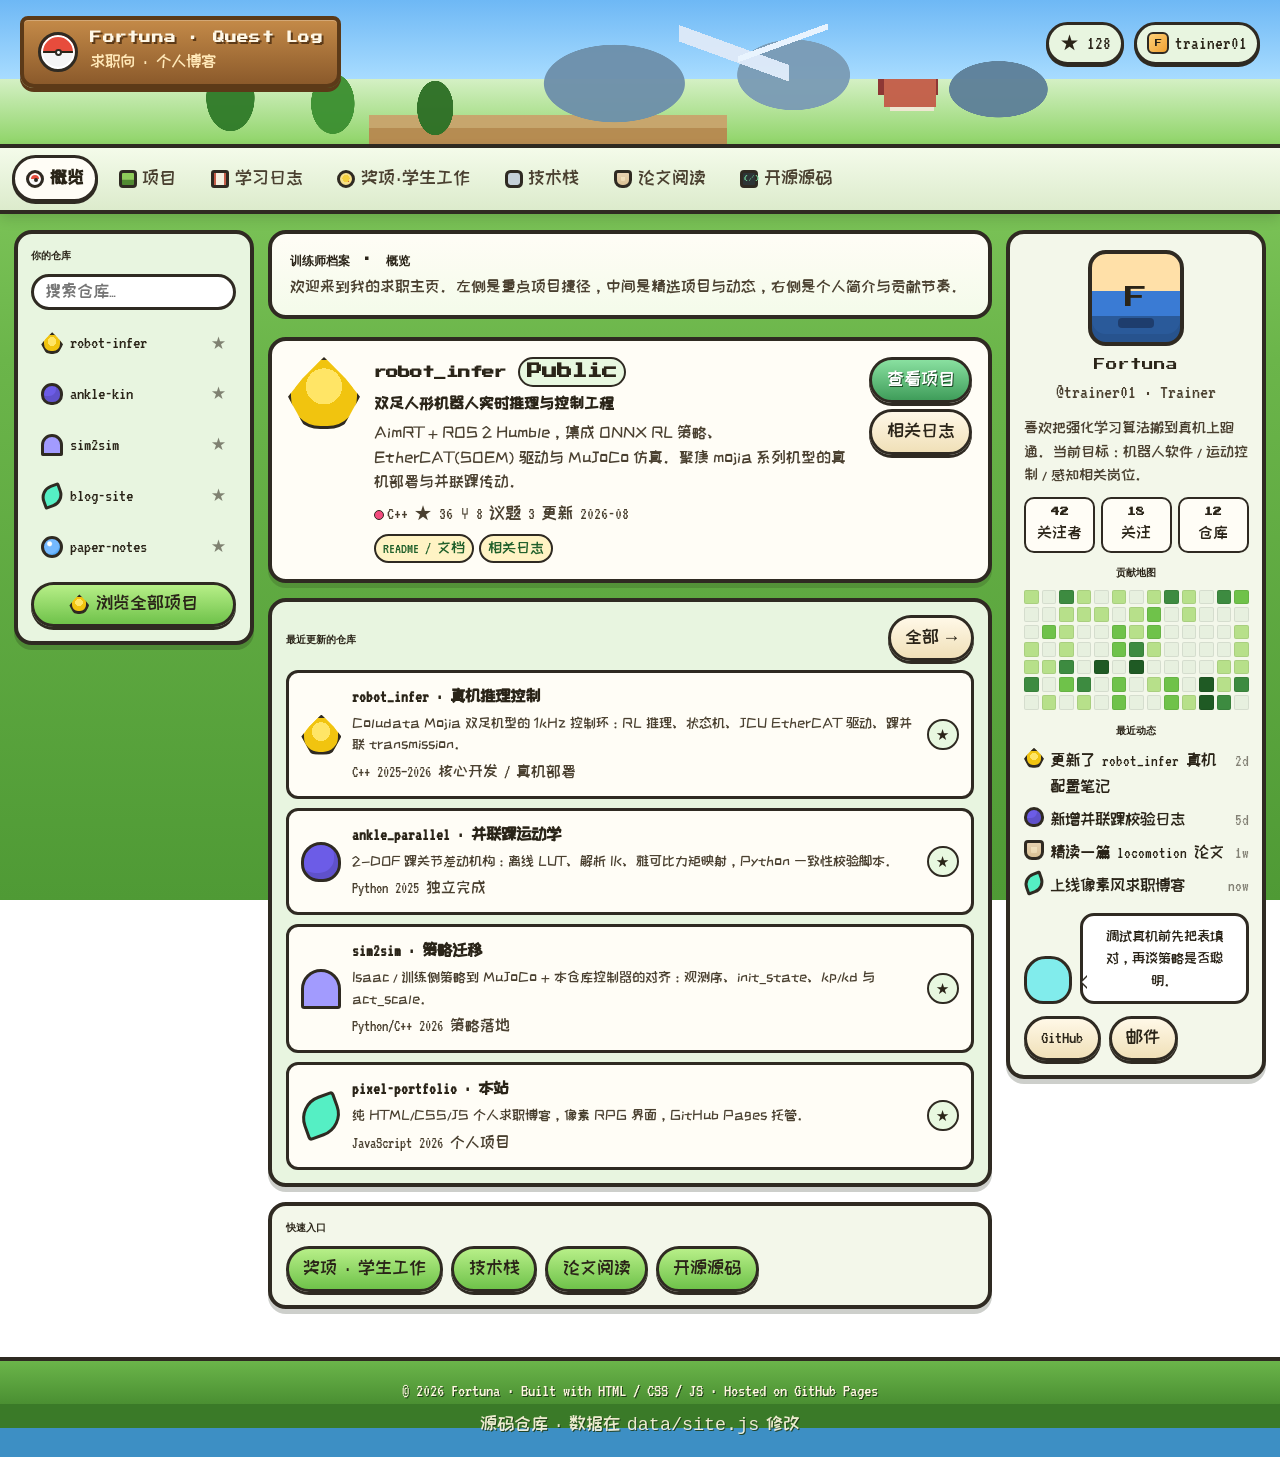
==== index.html @ ab5355cd "feat: 求职向像素 RPG 风个人博客静态站 包含项目展示、学习日志、奖项与学生工作、技术栈、论文阅读、开源源码区； 内容由 data/site.js 配置，Pages 可直接部署。" ====
<!DOCTYPE html>
<html lang="zh-CN">
<head>
  <meta charset="UTF-8" />
  <meta name="viewport" content="width=device-width, initial-scale=1" />
  <meta name="description" content="Fortuna 求职向个人博客 · 项目 / 日志 / 技术栈 / 论文 / 开源" />
  <title>概览</title>
  <link rel="preconnect" href="https://fonts.googleapis.com" />
  <link rel="preconnect" href="https://fonts.gstatic.com" crossorigin />
  <link href="https://fonts.googleapis.com/css2?family=Press+Start+2P&family=VT323&family=ZCOOL+KuaiLe&display=swap" rel="stylesheet" />
  <link rel="stylesheet" href="css/style.css" />
</head>
<body data-title="概览" data-page="home">
  <header class="site-banner" id="site-banner"></header>
  <nav class="site-nav" id="site-nav" aria-label="主导航"></nav>

  <div class="page-shell">
    <aside id="side-left"></aside>
    <main class="main-col" id="main-content"></main>
    <aside id="side-right"></aside>
  </div>

  <footer class="site-footer" id="site-footer"></footer>

  <script src="data/site.js"></script>
  <script src="js/app.js"></script>
</body>
</html>
---- css/style.css ----
/* =========================================================
   Pixel Field Portfolio —— 像素 RPG 风求职站
   视觉参考：草地面板 / 木牌 Logo / 三栏菜单，无第三方 IP 素材
   ========================================================= */

:root {
  --sky-top: #7ec8ff;
  --sky-mid: #a8dcff;
  --sky-bot: #cfeefe;
  --grass: #5dae3a;
  --grass-dark: #3f8a28;
  --path: #c9a46c;
  --wood: #8b5a2b;
  --wood-dark: #5c3a18;
  --panel: #e8f5e0;
  --panel-2: #f3f7ea;
  --panel-deep: #d4ebc8;
  --ink: #2a2418;
  --ink-soft: #4a4030;
  --border: #2f2a22;
  --accent: #3d8b40;
  --accent-2: #f0c94a;
  --card: #fffdf6;
  --chip: #fff3c4;
  --danger: #c44;
  --shadow: rgba(30, 40, 20, 0.18);
  --radius: 18px;
  --radius-sm: 12px;
  --nav-h: 48px;
  --banner-h: 148px;
  --font-pixel: "Press Start 2P", "Courier New", monospace;
  --font-body: "ZCOOL KuaiLe", "Microsoft YaHei", system-ui, sans-serif;
  --font-ui: "VT323", "ZCOOL KuaiLe", monospace;
}

* {
  box-sizing: border-box;
  image-rendering: pixelated;
}

html {
  scroll-behavior: smooth;
}

body {
  margin: 0;
  min-height: 100vh;
  color: var(--ink);
  font-family: var(--font-body);
  background:
    linear-gradient(180deg, var(--sky-top) 0 120px, transparent 120px),
    linear-gradient(180deg, #8fd468 0%, #6bb54a 40%, #4f9a35 100%);
  background-attachment: fixed;
  line-height: 1.55;
}

a {
  color: #1f5f2a;
  text-decoration: none;
}
a:hover {
  text-decoration: underline;
}

button,
.btn {
  font-family: var(--font-ui);
  font-size: 1.15rem;
  cursor: pointer;
  border: 3px solid var(--border);
  border-radius: 999px;
  background: linear-gradient(180deg, #b7ef88, #6fc24a);
  color: var(--ink);
  padding: 0.35rem 0.9rem;
  box-shadow: 0 3px 0 var(--border);
  transition: transform 0.08s ease, box-shadow 0.08s ease;
}
button:hover,
.btn:hover {
  transform: translateY(-1px);
  box-shadow: 0 4px 0 var(--border);
}
button:active,
.btn:active {
  transform: translateY(2px);
  box-shadow: 0 1px 0 var(--border);
}
.btn-ghost {
  background: linear-gradient(180deg, #fff8e7, #f0e0b8);
}
.btn-code {
  background: linear-gradient(180deg, #89e0a0, #3f9d5a);
  color: #fff;
  text-shadow: 1px 1px 0 #1f4d2a;
}

/* ---------- 顶栏风景 ---------- */
.site-banner {
  position: relative;
  height: var(--banner-h);
  overflow: hidden;
  border-bottom: 4px solid var(--border);
  background:
    linear-gradient(180deg, #6eb8f5 0%, #a8dcff 55%, #d4f0c4 55%, #8fd468 100%);
}

.site-banner::before {
  /* 远山 + 路径 用分层色块模拟像素风景 */
  content: "";
  position: absolute;
  inset: 0;
  background:
    /* 雪峰 */
    linear-gradient(160deg, transparent 42%, #eef6ff 42% 48%, transparent 48%) 62% 18% / 90px 70px no-repeat,
    linear-gradient(200deg, transparent 40%, #dfeaf8 40% 55%, transparent 55%) 58% 28% / 110px 70px no-repeat,
    /* 远山体 */
    radial-gradient(ellipse 80px 50px at 62% 52%, #7a9bb5 0 70%, transparent 71%),
    radial-gradient(ellipse 100px 55px at 48% 58%, #6d8faa 0 70%, transparent 71%),
    radial-gradient(ellipse 70px 40px at 78% 62%, #5d7f98 0 70%, transparent 71%),
    /* 树林块 */
    radial-gradient(ellipse 40px 55px at 18% 68%, #2f7a28 0 60%, transparent 61%),
    radial-gradient(ellipse 36px 50px at 26% 72%, #3b8f30 0 60%, transparent 61%),
    radial-gradient(ellipse 30px 45px at 34% 75%, #2c6e24 0 60%, transparent 61%),
    /* 小屋 */
    linear-gradient(#c45c48, #c45c48) 72% 68% / 52px 28px no-repeat,
    linear-gradient(#f2e8d5, #f2e8d5) 72% 74% / 44px 18px no-repeat,
    linear-gradient(#8b2e2e, #8b2e2e) 72% 62% / 60px 16px no-repeat,
    /* 路径 */
    linear-gradient(180deg, transparent 60%, var(--path) 60% 78%, #b88850 78%) 40% 100% / 28% 50% no-repeat;
  opacity: 0.95;
  pointer-events: none;
}

.banner-inner {
  position: relative;
  z-index: 1;
  max-width: 1280px;
  margin: 0 auto;
  padding: 1rem 1.25rem;
  display: flex;
  align-items: flex-start;
  justify-content: space-between;
  gap: 1rem;
  height: 100%;
}

.logo-sign {
  display: flex;
  align-items: center;
  gap: 0.75rem;
  background: linear-gradient(180deg, #c48a48, var(--wood));
  border: 4px solid var(--wood-dark);
  border-radius: 8px 8px 14px 14px;
  padding: 0.55rem 0.9rem;
  box-shadow:
    0 4px 0 var(--wood-dark),
    inset 0 1px 0 rgba(255, 255, 255, 0.25);
  max-width: min(420px, 70vw);
}

.logo-sign .pixel-icon {
  width: 40px;
  height: 40px;
  flex-shrink: 0;
}

.logo-sign h1 {
  margin: 0;
  font-family: var(--font-pixel);
  font-size: 0.72rem;
  line-height: 1.45;
  color: #fff8e7;
  text-shadow: 2px 2px 0 var(--wood-dark);
  letter-spacing: 0.02em;
}

.logo-sign p {
  margin: 0.25rem 0 0;
  font-family: var(--font-ui);
  font-size: 1.05rem;
  color: #ffe8b8;
}

.banner-tools {
  display: flex;
  align-items: center;
  gap: 0.6rem;
  margin-top: 0.35rem;
}

.star-chip,
.user-chip {
  display: inline-flex;
  align-items: center;
  gap: 0.35rem;
  background: var(--panel);
  border: 3px solid var(--border);
  border-radius: 999px;
  padding: 0.25rem 0.65rem;
  font-family: var(--font-ui);
  font-size: 1.2rem;
  box-shadow: 0 2px 0 var(--border);
}

.user-chip .mini-avatar {
  width: 22px;
  height: 22px;
  border-radius: 6px;
  border: 2px solid var(--border);
  background: linear-gradient(135deg, #ffd27a, #f0a030);
  display: grid;
  place-items: center;
  font-family: var(--font-pixel);
  font-size: 0.45rem;
  color: var(--ink);
}

/* ---------- 主导航 ---------- */
.site-nav {
  position: sticky;
  top: 0;
  z-index: 50;
  background: linear-gradient(180deg, #f4fbea, #dcebcc);
  border-bottom: 4px solid var(--border);
  box-shadow: 0 4px 12px var(--shadow);
}

.site-nav-inner {
  max-width: 1280px;
  margin: 0 auto;
  padding: 0.45rem 0.75rem;
  display: flex;
  flex-wrap: wrap;
  gap: 0.4rem;
  align-items: center;
}

.nav-link {
  display: inline-flex;
  align-items: center;
  gap: 0.35rem;
  padding: 0.4rem 0.7rem;
  border: 3px solid transparent;
  border-radius: 999px;
  font-family: var(--font-ui);
  font-size: 1.15rem;
  color: var(--ink-soft);
  text-decoration: none;
  background: transparent;
}
.nav-link:hover {
  background: rgba(255, 255, 255, 0.55);
  text-decoration: none;
}
.nav-link.active {
  background: var(--card);
  border-color: var(--border);
  color: var(--ink);
  box-shadow: 0 2px 0 var(--border);
  font-weight: 700;
}
.nav-link .pixel-icon {
  width: 18px;
  height: 18px;
}

/* ---------- 主布局 ---------- */
.page-shell {
  max-width: 1280px;
  margin: 0 auto;
  padding: 1rem 0.85rem 2.5rem;
  display: grid;
  grid-template-columns: 240px minmax(0, 1fr) 260px;
  gap: 0.9rem;
  align-items: start;
}

.panel {
  background: var(--panel);
  border: 4px solid var(--border);
  border-radius: var(--radius);
  box-shadow: 0 5px 0 rgba(30, 40, 20, 0.22);
  padding: 0.85rem;
}

.panel-title {
  margin: 0 0 0.65rem;
  font-family: var(--font-pixel);
  font-size: 0.62rem;
  color: var(--ink);
  line-height: 1.6;
}

.panel.alt {
  background: var(--panel-2);
}

/* 左栏 */
.side-search {
  display: flex;
  gap: 0.35rem;
  margin-bottom: 0.65rem;
}
.side-search input {
  flex: 1;
  min-width: 0;
  border: 3px solid var(--border);
  border-radius: 999px;
  padding: 0.4rem 0.7rem;
  font-family: var(--font-ui);
  font-size: 1.1rem;
  background: #fff;
  color: var(--ink);
}
.side-search input:focus {
  outline: 2px solid var(--accent);
}

.repo-list {
  list-style: none;
  margin: 0;
  padding: 0;
  display: flex;
  flex-direction: column;
  gap: 0.35rem;
}
.repo-list a {
  display: flex;
  align-items: center;
  gap: 0.45rem;
  padding: 0.4rem 0.5rem;
  border-radius: 12px;
  border: 2px solid transparent;
  color: var(--ink);
  text-decoration: none;
  font-family: var(--font-ui);
  font-size: 1.15rem;
}
.repo-list a:hover {
  background: rgba(255, 255, 255, 0.65);
  border-color: var(--border);
}
.repo-list .pixel-icon {
  width: 22px;
  height: 22px;
}
.repo-list .star-mini {
  margin-left: auto;
  opacity: 0.55;
  font-size: 0.95rem;
}

.side-cta {
  width: 100%;
  margin-top: 0.75rem;
  display: flex;
  align-items: center;
  justify-content: center;
  gap: 0.4rem;
}

/* 右栏 profile */
.profile-card {
  text-align: center;
}
.avatar-xl {
  width: 96px;
  height: 96px;
  margin: 0.2rem auto 0.6rem;
  border: 4px solid var(--border);
  border-radius: 18px;
  background:
    linear-gradient(180deg, #ffe0a8 0 42%, #3a7bd4 42% 70%, #2a5a9a 70%),
    #f5c76a;
  display: grid;
  place-items: center;
  font-family: var(--font-pixel);
  font-size: 1.4rem;
  color: var(--ink);
  box-shadow: inset 0 -8px 0 rgba(0, 0, 0, 0.08);
  position: relative;
}
.avatar-xl::after {
  content: "";
  position: absolute;
  bottom: 14px;
  width: 36px;
  height: 10px;
  background: #1e3d6d;
  border-radius: 4px;
}
.profile-card .name {
  font-family: var(--font-pixel);
  font-size: 0.72rem;
  margin: 0;
}
.profile-card .handle {
  font-family: var(--font-ui);
  font-size: 1.25rem;
  color: var(--ink-soft);
  margin: 0.2rem 0 0.5rem;
}
.profile-card .bio {
  font-size: 0.95rem;
  text-align: left;
  margin: 0.5rem 0;
  color: var(--ink-soft);
}
.stat-row {
  display: grid;
  grid-template-columns: repeat(3, 1fr);
  gap: 0.35rem;
  margin: 0.65rem 0;
}
.stat-row div {
  background: var(--card);
  border: 2px solid var(--border);
  border-radius: 10px;
  padding: 0.35rem 0.2rem;
  font-family: var(--font-ui);
  font-size: 1rem;
}
.stat-row strong {
  display: block;
  font-family: var(--font-pixel);
  font-size: 0.55rem;
  margin-bottom: 0.15rem;
}

.heatmap {
  display: grid;
  grid-template-columns: repeat(13, 1fr);
  gap: 3px;
  margin: 0.5rem 0 0.75rem;
}
.heatmap i {
  display: block;
  aspect-ratio: 1;
  border-radius: 2px;
  border: 1px solid rgba(0, 0, 0, 0.08);
}
.heatmap i.l0 { background: #e7f0df; }
.heatmap i.l1 { background: #b7e08a; }
.heatmap i.l2 { background: #6fc24a; }
.heatmap i.l3 { background: #3d8b40; }
.heatmap i.l4 { background: #1f5a24; }

.activity {
  list-style: none;
  margin: 0;
  padding: 0;
  display: flex;
  flex-direction: column;
  gap: 0.45rem;
  font-family: var(--font-ui);
  font-size: 1.05rem;
  text-align: left;
}
.activity li {
  display: flex;
  gap: 0.4rem;
  align-items: flex-start;
}
.activity .time {
  margin-left: auto;
  opacity: 0.55;
  white-space: nowrap;
}

.speech {
  display: flex;
  gap: 0.5rem;
  align-items: flex-end;
  margin-top: 0.85rem;
}
.speech .mascot {
  width: 48px;
  height: 48px;
  flex-shrink: 0;
}
.speech .bubble {
  flex: 1;
  background: #fff;
  border: 3px solid var(--border);
  border-radius: 14px;
  padding: 0.55rem 0.7rem;
  font-size: 0.9rem;
  position: relative;
}
.speech .bubble::before {
  content: "";
  position: absolute;
  left: -10px;
  bottom: 12px;
  border: 7px solid transparent;
  border-right-color: var(--border);
}
.speech .bubble::after {
  content: "";
  position: absolute;
  left: -6px;
  bottom: 14px;
  border: 5px solid transparent;
  border-right-color: #fff;
}

/* 主内容 */
.main-col {
  min-width: 0;
  display: flex;
  flex-direction: column;
  gap: 0.9rem;
}

.hero-card {
  display: grid;
  grid-template-columns: auto 1fr auto;
  gap: 0.85rem;
  align-items: start;
  background: var(--card);
  border: 4px solid var(--border);
  border-radius: var(--radius);
  padding: 1rem;
  box-shadow: 0 5px 0 rgba(30, 40, 20, 0.18);
}
.hero-card .pixel-icon {
  width: 72px;
  height: 72px;
}
.hero-card h2 {
  margin: 0 0 0.25rem;
  font-family: var(--font-pixel);
  font-size: 0.78rem;
  line-height: 1.5;
}
.hero-meta {
  display: flex;
  flex-wrap: wrap;
  gap: 0.4rem;
  margin: 0.4rem 0;
  font-family: var(--font-ui);
  font-size: 1.1rem;
  color: var(--ink-soft);
}
.badge {
  display: inline-block;
  padding: 0.1rem 0.45rem;
  border: 2px solid var(--border);
  border-radius: 999px;
  background: #e8f8e0;
  font-size: 0.95rem;
}
.lang-dot {
  display: inline-block;
  width: 10px;
  height: 10px;
  border-radius: 50%;
  margin-right: 0.2rem;
  border: 1px solid var(--border);
  vertical-align: middle;
}
.hero-actions {
  display: flex;
  flex-direction: column;
  gap: 0.4rem;
  align-items: stretch;
}

.section-head {
  display: flex;
  align-items: center;
  justify-content: space-between;
  gap: 0.5rem;
  margin-bottom: 0.55rem;
}
.section-head h3 {
  margin: 0;
  font-family: var(--font-pixel);
  font-size: 0.62rem;
  line-height: 1.5;
}

.card-list {
  display: flex;
  flex-direction: column;
  gap: 0.55rem;
}

.item-card {
  display: grid;
  grid-template-columns: auto 1fr auto;
  gap: 0.65rem;
  align-items: center;
  background: var(--card);
  border: 3px solid var(--border);
  border-radius: var(--radius-sm);
  padding: 0.7rem 0.8rem;
  transition: transform 0.1s ease;
}
.item-card:hover {
  transform: translateY(-2px);
}
.item-card .pixel-icon {
  width: 40px;
  height: 40px;
}
.item-card h4 {
  margin: 0 0 0.15rem;
  font-size: 1.05rem;
  font-family: var(--font-ui);
}
.item-card p {
  margin: 0;
  font-size: 0.88rem;
  color: var(--ink-soft);
}
.item-card .meta {
  margin-top: 0.25rem;
  font-family: var(--font-ui);
  font-size: 1rem;
  color: var(--ink-soft);
  display: flex;
  flex-wrap: wrap;
  gap: 0.45rem;
}

.tags {
  display: flex;
  flex-wrap: wrap;
  gap: 0.3rem;
  margin-top: 0.35rem;
}
.tag {
  background: var(--chip);
  border: 2px solid var(--border);
  border-radius: 999px;
  padding: 0.05rem 0.45rem;
  font-family: var(--font-ui);
  font-size: 0.95rem;
}

/* 项目详情块 */
.project-block {
  scroll-margin-top: 80px;
  background: var(--card);
  border: 4px solid var(--border);
  border-radius: var(--radius);
  padding: 1rem 1.1rem;
}
.project-block h2 {
  margin: 0 0 0.35rem;
  font-family: var(--font-pixel);
  font-size: 0.7rem;
  line-height: 1.55;
  display: flex;
  align-items: center;
  gap: 0.5rem;
}
.project-block .pixel-icon {
  width: 32px;
  height: 32px;
}
.hl {
  margin: 0.5rem 0 0;
  padding-left: 1.1rem;
}
.hl li {
  margin: 0.25rem 0;
}

/* 技术栈 */
.stack-grid {
  display: grid;
  gap: 0.75rem;
}
.stack-group {
  background: var(--card);
  border: 3px solid var(--border);
  border-radius: var(--radius-sm);
  padding: 0.8rem;
}
.stack-group h4 {
  margin: 0 0 0.55rem;
  font-family: var(--font-pixel);
  font-size: 0.58rem;
}
.skill {
  display: grid;
  grid-template-columns: 120px 1fr auto;
  gap: 0.45rem;
  align-items: center;
  margin-bottom: 0.45rem;
  font-family: var(--font-ui);
  font-size: 1.1rem;
}
.skill .bar {
  height: 12px;
  background: #e7efdc;
  border: 2px solid var(--border);
  border-radius: 4px;
  overflow: hidden;
}
.skill .bar span {
  display: block;
  height: 100%;
  background: repeating-linear-gradient(
    90deg,
    #5dae3a 0 8px,
    #3d8b40 8px 10px
  );
}
.skill .note {
  grid-column: 1 / -1;
  font-size: 0.85rem;
  color: var(--ink-soft);
  margin: -0.15rem 0 0.25rem 0;
  font-family: var(--font-body);
}

/* 日志 / 论文 */
.filter-bar {
  display: flex;
  flex-wrap: wrap;
  gap: 0.4rem;
  margin-bottom: 0.75rem;
}
.chip-btn {
  background: var(--card);
  border: 2px solid var(--border);
  border-radius: 999px;
  padding: 0.25rem 0.7rem;
  font-family: var(--font-ui);
  font-size: 1.05rem;
  box-shadow: none;
}
.chip-btn.active {
  background: #b7ef88;
}

.log-card,
.paper-card {
  background: var(--card);
  border: 3px solid var(--border);
  border-radius: var(--radius-sm);
  padding: 0.85rem 1rem;
  margin-bottom: 0.65rem;
}
.log-card h4,
.paper-card h4 {
  margin: 0 0 0.25rem;
  font-size: 1.1rem;
}
.log-card .meta,
.paper-card .meta {
  font-family: var(--font-ui);
  font-size: 1.05rem;
  color: var(--ink-soft);
  margin-bottom: 0.4rem;
}
.stars-rating {
  letter-spacing: 0.08em;
  color: #d4a017;
  font-family: var(--font-ui);
}

/* 页脚草地 */
.site-footer {
  position: relative;
  margin-top: 0.5rem;
  border-top: 4px solid var(--border);
  background:
    linear-gradient(180deg, #6bb54a 0%, #4a8f32 45%, #3a7a28 45% 70%, #3d8fc4 70%);
  min-height: 90px;
  padding: 1rem;
  color: #fff8e0;
  text-align: center;
  font-family: var(--font-ui);
  font-size: 1.15rem;
  text-shadow: 1px 1px 0 #1f3d18;
}
.site-footer a {
  color: #fff8e0;
}

/* 像素图标——CSS 画的抽象精灵，不使用任何第三方 IP 造型 */
.pixel-icon {
  display: inline-block;
  width: 32px;
  height: 32px;
  flex-shrink: 0;
  background-size: 100% 100%;
  background-repeat: no-repeat;
  image-rendering: pixelated;
}
.pi-ball {
  background-image: linear-gradient(#e74c3c 0 48%, #2a2418 48% 54%, #f5f5f5 54%);
  border-radius: 50%;
  border: 3px solid var(--border);
  position: relative;
  box-shadow: inset 0 0 0 2px #fff;
}
.pi-ball::after {
  content: "";
  position: absolute;
  inset: 40%;
  background: #fff;
  border: 2px solid var(--border);
  border-radius: 50%;
}
.pi-box {
  background:
    linear-gradient(#8ecb5a 0 55%, #5a9a38 55%),
    #8ecb5a;
  border: 3px solid var(--border);
  border-radius: 4px;
  box-shadow: inset 0 -6px 0 rgba(0, 0, 0, 0.1);
}
.pi-book {
  background: linear-gradient(90deg, #c45c48 0 18%, #f5efe0 18% 82%, #c45c48 82%);
  border: 3px solid var(--border);
  border-radius: 3px;
}
.pi-medal {
  background: radial-gradient(circle at 50% 45%, #f4d03f 0 40%, transparent 41%),
    linear-gradient(#c0392b, #c0392b) center 70% / 40% 35% no-repeat,
    transparent;
  border: 3px solid var(--border);
  border-radius: 50%;
  background-color: #f7e08a;
}
.pi-gear {
  background: #8a9aa8;
  border: 3px solid var(--border);
  border-radius: 30%;
  box-shadow: inset 0 0 0 6px #c5d0d8;
}
.pi-scroll {
  background: linear-gradient(#f5e6c8, #e8d4a8);
  border: 3px solid var(--border);
  border-radius: 4px 4px 8px 8px;
  box-shadow: inset 0 0 0 4px rgba(139, 90, 43, 0.15);
}
.pi-code {
  background: #2d3436;
  border: 3px solid var(--border);
  border-radius: 4px;
  position: relative;
}
.pi-code::before {
  content: "</>";
  position: absolute;
  inset: 0;
  display: grid;
  place-items: center;
  color: #6fcf97;
  font-family: var(--font-pixel);
  font-size: 0.35rem;
}
.pi-spark {
  background: radial-gradient(circle at 50% 40%, #ffe566 0 35%, #f1c40f 35% 55%, transparent 56%),
    #f1c40f;
  border: 3px solid var(--border);
  border-radius: 40% 40% 45% 45%;
  clip-path: polygon(50% 0, 80% 30%, 100% 55%, 75% 100%, 25% 100%, 0 55%, 20% 30%);
}
.pi-blob {
  background: #6c5ce7;
  border: 3px solid var(--border);
  border-radius: 50% 50% 45% 45%;
  box-shadow: inset -4px -6px 0 rgba(0, 0, 0, 0.12);
}
.pi-ghost {
  background: #a29bfe;
  border: 3px solid var(--border);
  border-radius: 50% 50% 8% 8%;
}
.pi-leaf {
  background: #55efc4;
  border: 3px solid var(--border);
  border-radius: 60% 10% 60% 10%;
  transform: rotate(-20deg);
}
.pi-orb {
  background: radial-gradient(circle at 35% 30%, #fff 0 12%, #74b9ff 20% 60%, #0984e3 100%);
  border: 3px solid var(--border);
  border-radius: 50%;
}
.pi-star {
  background: #fdcb6e;
  border: 3px solid var(--border);
  clip-path: polygon(50% 0%, 61% 35%, 98% 35%, 68% 57%, 79% 91%, 50% 70%, 21% 91%, 32% 57%, 2% 35%, 39% 35%);
}
.pi-water {
  background: #81ecec;
  border: 3px solid var(--border);
  border-radius: 45% 45% 40% 40%;
}

.page-intro {
  background: linear-gradient(180deg, #fffdf6, #f4fbea);
  border: 4px solid var(--border);
  border-radius: var(--radius);
  padding: 1rem 1.15rem;
  margin-bottom: 0.25rem;
}
.page-intro h2 {
  margin: 0 0 0.35rem;
  font-family: var(--font-pixel);
  font-size: 0.75rem;
  line-height: 1.55;
}
.page-intro p {
  margin: 0;
  color: var(--ink-soft);
}

.timeline {
  border-left: 4px solid var(--accent);
  margin: 0.5rem 0 0 0.4rem;
  padding-left: 1rem;
}
.timeline .t-item {
  position: relative;
  margin-bottom: 0.9rem;
  background: var(--card);
  border: 3px solid var(--border);
  border-radius: var(--radius-sm);
  padding: 0.7rem 0.85rem;
}
.timeline .t-item::before {
  content: "";
  position: absolute;
  left: -1.35rem;
  top: 0.9rem;
  width: 12px;
  height: 12px;
  background: #f1c40f;
  border: 3px solid var(--border);
  border-radius: 50%;
}
.timeline .year {
  font-family: var(--font-pixel);
  font-size: 0.5rem;
  color: var(--accent);
}

.empty-hint {
  padding: 1rem;
  text-align: center;
  color: var(--ink-soft);
  font-family: var(--font-ui);
  font-size: 1.2rem;
}

/* 开源表 */
.os-table {
  width: 100%;
  border-collapse: separate;
  border-spacing: 0 0.45rem;
}
.os-table td {
  background: var(--card);
  border-top: 3px solid var(--border);
  border-bottom: 3px solid var(--border);
  padding: 0.65rem 0.75rem;
  vertical-align: top;
}
.os-table td:first-child {
  border-left: 3px solid var(--border);
  border-radius: 12px 0 0 12px;
}
.os-table td:last-child {
  border-right: 3px solid var(--border);
  border-radius: 0 12px 12px 0;
}
.os-table .name {
  font-family: var(--font-ui);
  font-size: 1.2rem;
  font-weight: 700;
}

/* 联系条 */
.contact-bar {
  display: flex;
  flex-wrap: wrap;
  gap: 0.5rem;
  margin-top: 0.75rem;
}

/* 响应式 */
@media (max-width: 980px) {
  .page-shell {
    grid-template-columns: 1fr;
  }
  .side-left {
    order: 2;
  }
  .main-col {
    order: 1;
  }
  .side-right {
    order: 3;
  }
  .hero-card {
    grid-template-columns: auto 1fr;
  }
  .hero-actions {
    grid-column: 1 / -1;
    flex-direction: row;
  }
  .skill {
    grid-template-columns: 90px 1fr;
  }
  .skill span.lvl {
    display: none;
  }
}

@media (max-width: 560px) {
  .logo-sign h1 {
    font-size: 0.55rem;
  }
  :root {
    --banner-h: 120px;
  }
  .item-card {
    grid-template-columns: auto 1fr;
  }
  .item-card .meta-side {
    grid-column: 1 / -1;
  }
}
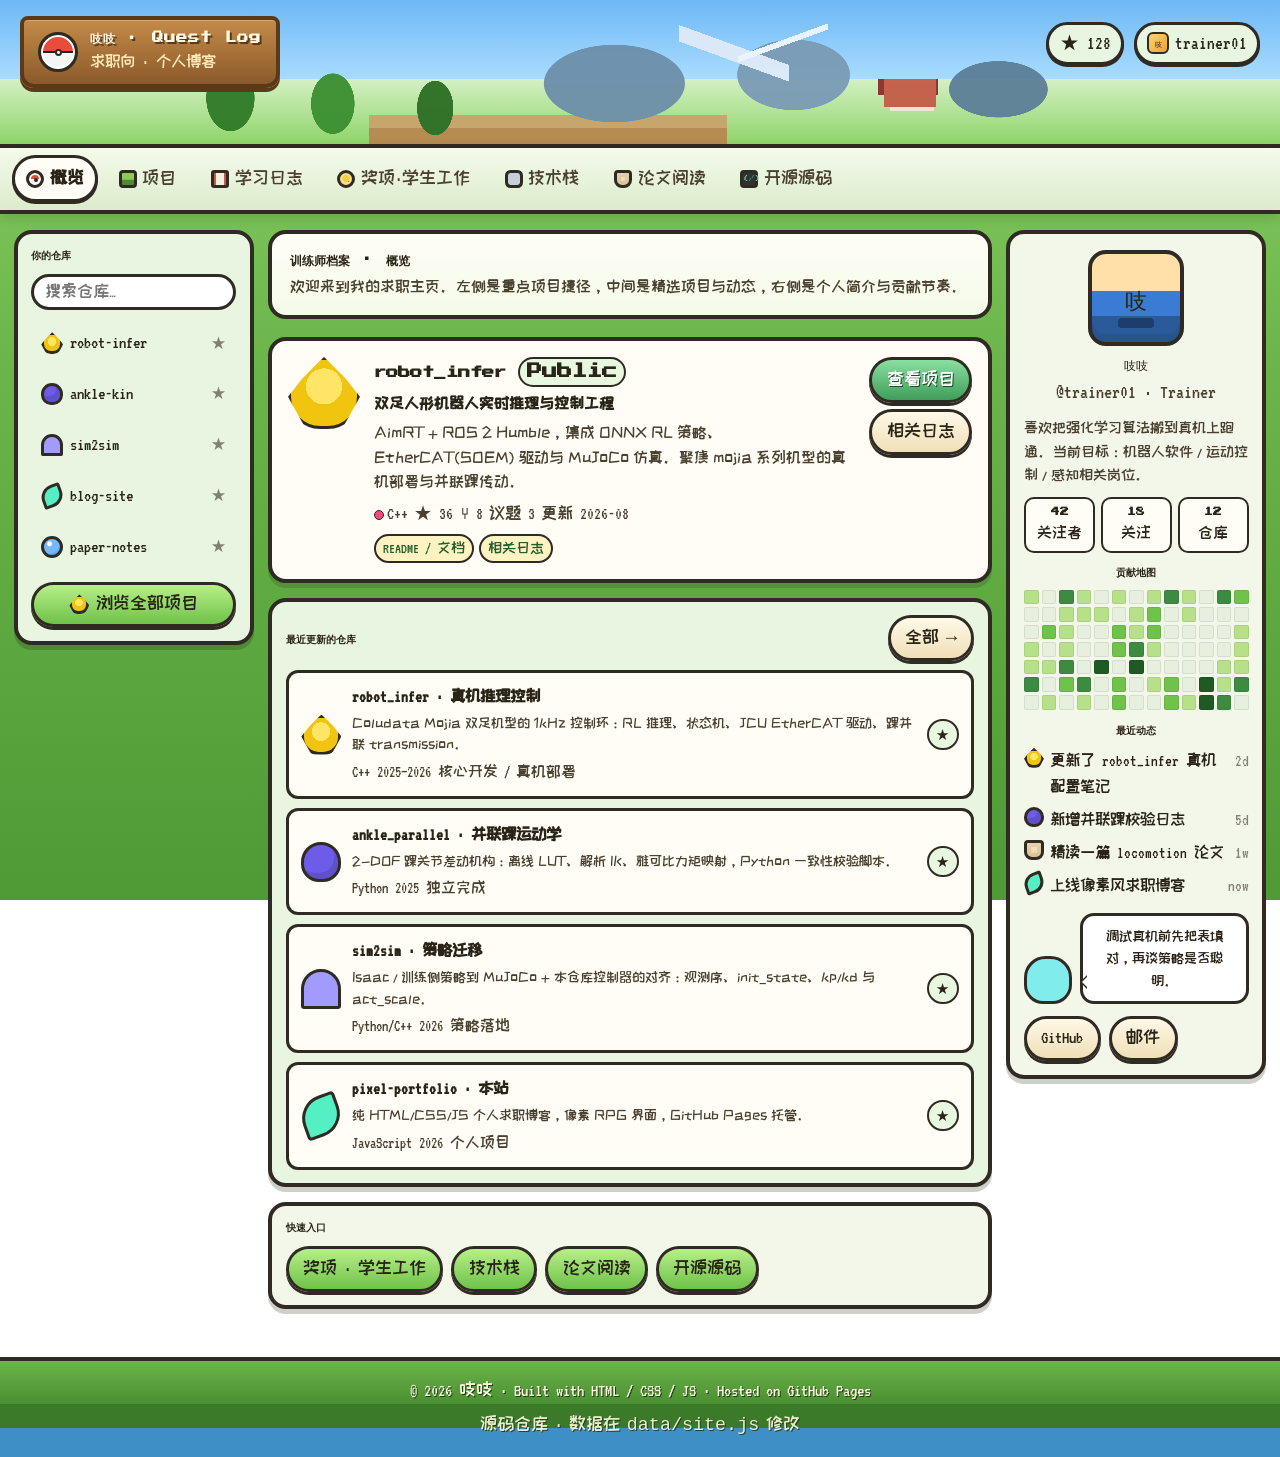
==== commit f183245c: "fix: 将站点主人显示名改为吱吱" ====
--- a/index.html
+++ b/index.html
@@ -3,7 +3,7 @@
 <head>
   <meta charset="UTF-8" />
   <meta name="viewport" content="width=device-width, initial-scale=1" />
-  <meta name="description" content="Fortuna 求职向个人博客 · 项目 / 日志 / 技术栈 / 论文 / 开源" />
+  <meta name="description" content="吱吱 求职向个人博客 · 项目 / 日志 / 技术栈 / 论文 / 开源" />
   <title>概览</title>
   <link rel="preconnect" href="https://fonts.googleapis.com" />
   <link rel="preconnect" href="https://fonts.gstatic.com" crossorigin />
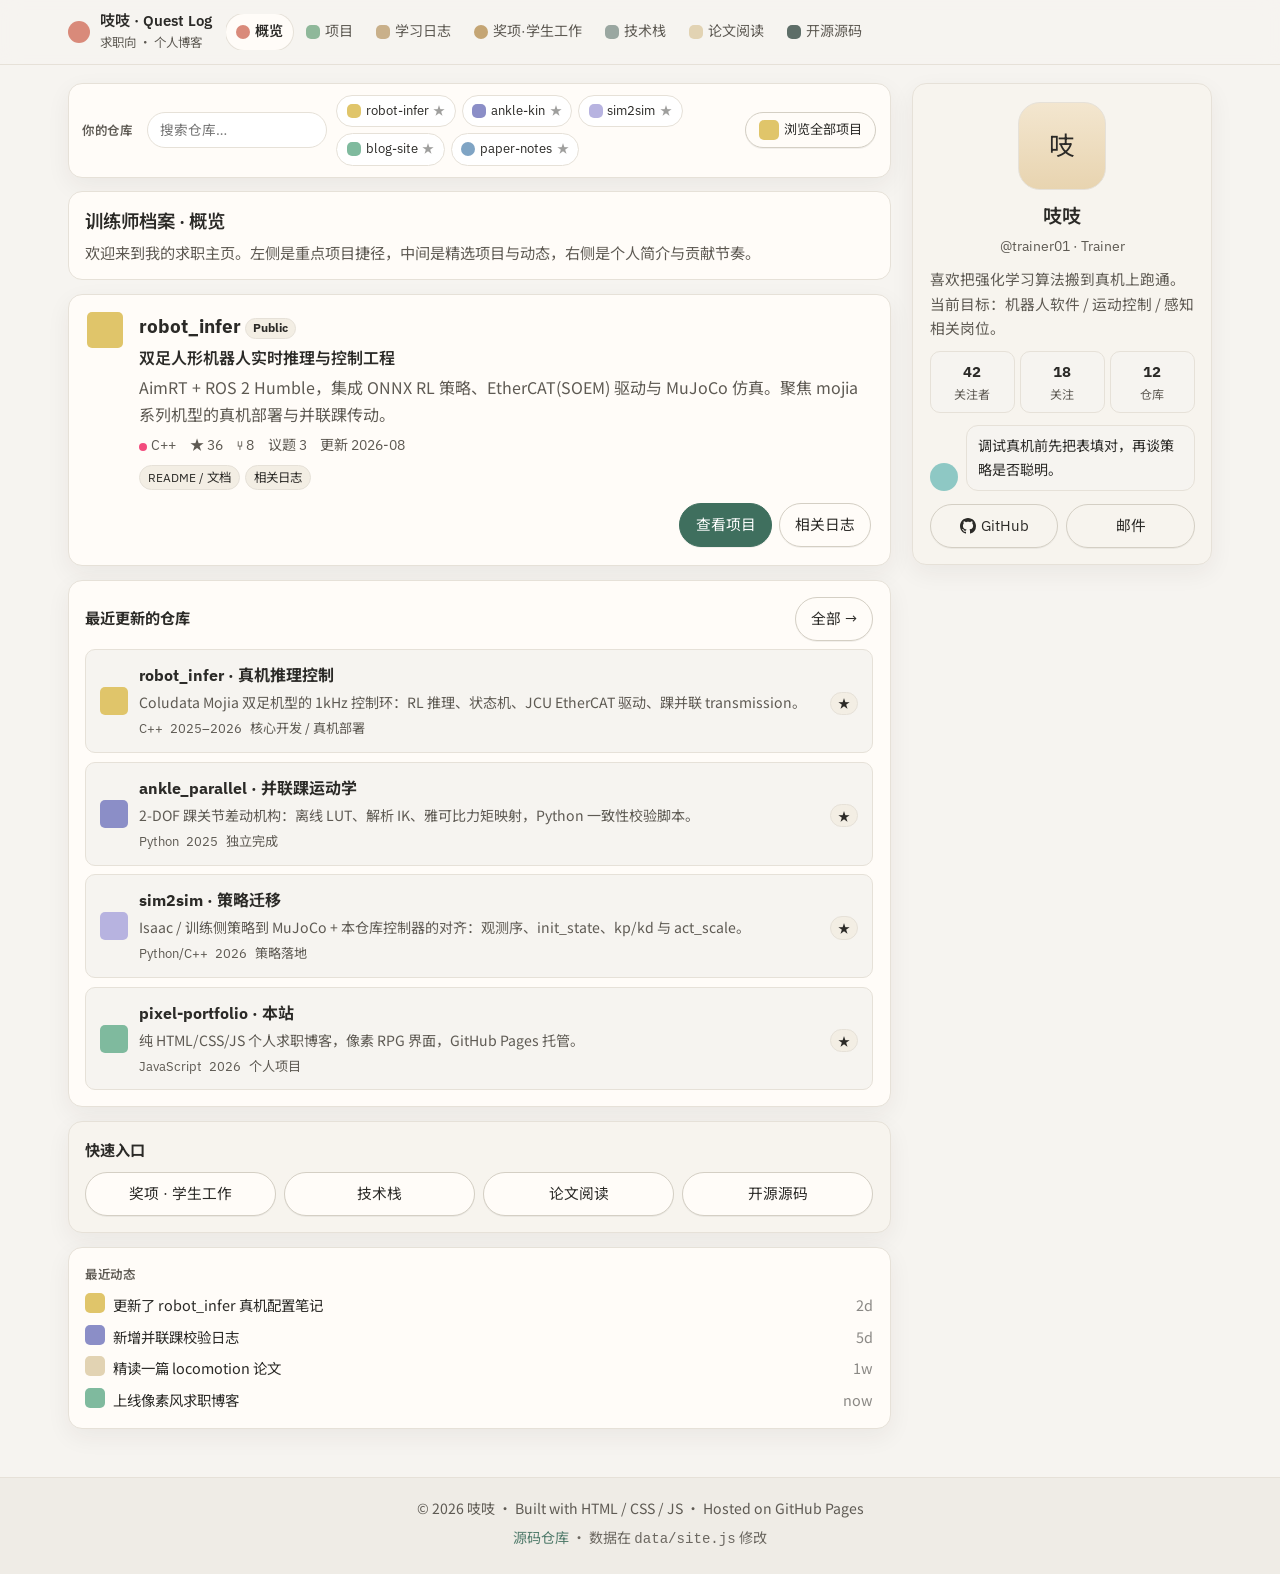
==== commit fb238b6b: "feat: 精简求职站布局并接入 GitHub Issue 交流区 Co-authored-by: Cursor <cursoragent@cursor.com>" ====
--- a/index.html
+++ b/index.html
@@ -7,17 +7,27 @@
   <title>概览</title>
   <link rel="preconnect" href="https://fonts.googleapis.com" />
   <link rel="preconnect" href="https://fonts.gstatic.com" crossorigin />
-  <link href="https://fonts.googleapis.com/css2?family=Press+Start+2P&family=VT323&family=ZCOOL+KuaiLe&display=swap" rel="stylesheet" />
+  <link href="https://fonts.googleapis.com/css2?family=IBM+Plex+Sans:wght@400;500;600&family=Noto+Sans+SC:wght@400;500;700&display=swap" rel="stylesheet" />
   <link rel="stylesheet" href="css/style.css" />
 </head>
 <body data-title="概览" data-page="home">
-  <header class="site-banner" id="site-banner"></header>
-  <nav class="site-nav" id="site-nav" aria-label="主导航"></nav>
+  <a class="skip-link" href="#main-content">跳到正文</a>
+  <header class="site-top">
+    <div class="site-top-inner">
+      <div class="site-banner" id="site-banner"></div>
+      <button type="button" class="nav-toggle" id="nav-toggle" aria-expanded="false" aria-controls="site-nav" aria-label="打开导航">
+        <span class="nav-toggle-bar" aria-hidden="true"></span>
+      </button>
+      <nav class="site-nav" id="site-nav" aria-label="主导航"></nav>
+    </div>
+  </header>
 
-  <div class="page-shell">
-    <aside id="side-left"></aside>
-    <main class="main-col" id="main-content"></main>
-    <aside id="side-right"></aside>
+  <div class="page-shell page-shell--job">
+    <aside class="identity-col" id="side-right"></aside>
+    <div class="content-col">
+      <aside class="repo-chips" id="side-left"></aside>
+      <main class="main-col" id="main-content"></main>
+    </div>
   </div>
 
   <footer class="site-footer" id="site-footer"></footer>
--- a/css/style.css
+++ b/css/style.css
@@ -1,41 +1,34 @@
 /* =========================================================
-   Pixel Field Portfolio —— 像素 RPG 风求职站
-   视觉参考：草地面板 / 木牌 Logo / 三栏菜单，无第三方 IP 素材
+   求职向个人博客 —— 简洁阅读布局
+   信息架构：薄顶栏 / 主栏证据 / sticky 身份
    ========================================================= */
 
 :root {
-  --sky-top: #7ec8ff;
-  --sky-mid: #a8dcff;
-  --sky-bot: #cfeefe;
-  --grass: #5dae3a;
-  --grass-dark: #3f8a28;
-  --path: #c9a46c;
-  --wood: #8b5a2b;
-  --wood-dark: #5c3a18;
-  --panel: #e8f5e0;
-  --panel-2: #f3f7ea;
-  --panel-deep: #d4ebc8;
-  --ink: #2a2418;
-  --ink-soft: #4a4030;
-  --border: #2f2a22;
-  --accent: #3d8b40;
-  --accent-2: #f0c94a;
-  --card: #fffdf6;
-  --chip: #fff3c4;
-  --danger: #c44;
-  --shadow: rgba(30, 40, 20, 0.18);
-  --radius: 18px;
-  --radius-sm: 12px;
-  --nav-h: 48px;
-  --banner-h: 148px;
-  --font-pixel: "Press Start 2P", "Courier New", monospace;
-  --font-body: "ZCOOL KuaiLe", "Microsoft YaHei", system-ui, sans-serif;
-  --font-ui: "VT323", "ZCOOL KuaiLe", monospace;
+  --sky-top: #eef3ef;
+  --ink: #2b2a27;
+  --ink-soft: #5e5a53;
+  --border: #e6e1d8;
+  --border-strong: #d4cfc4;
+  --accent: #3f6f5e;
+  --accent-2: #c4a574;
+  --panel: #f4f1ea;
+  --panel-2: #f7f4ee;
+  --card: #fffcf8;
+  --chip: #f3eee4;
+  --bg: #f6f4f0;
+  --shadow: rgba(43, 42, 39, 0.06);
+  --radius: 14px;
+  --radius-sm: 10px;
+  --nav-h: 64px;
+  --banner-h: 64px;
+  --identity-w: 300px;
+  --font-pixel: "IBM Plex Sans", "Noto Sans SC", system-ui, sans-serif;
+  --font-body: "Noto Sans SC", "IBM Plex Sans", "PingFang SC", "Microsoft YaHei", system-ui, sans-serif;
+  --font-ui: "IBM Plex Sans", "Noto Sans SC", system-ui, sans-serif;
 }
 
 * {
   box-sizing: border-box;
-  image-rendering: pixelated;
 }
 
 html {
@@ -47,403 +40,381 @@
   min-height: 100vh;
   color: var(--ink);
   font-family: var(--font-body);
-  background:
-    linear-gradient(180deg, var(--sky-top) 0 120px, transparent 120px),
-    linear-gradient(180deg, #8fd468 0%, #6bb54a 40%, #4f9a35 100%);
-  background-attachment: fixed;
-  line-height: 1.55;
+  background: var(--bg);
+  line-height: 1.65;
 }
 
 a {
-  color: #1f5f2a;
+  color: var(--accent);
   text-decoration: none;
 }
 a:hover {
   text-decoration: underline;
 }
 
+.skip-link {
+  position: absolute;
+  left: 0.75rem;
+  top: -3rem;
+  z-index: 100;
+  background: var(--card);
+  color: var(--ink);
+  padding: 0.4rem 0.7rem;
+  border-radius: 8px;
+  border: 1px solid var(--border-strong);
+}
+.skip-link:focus {
+  top: 0.6rem;
+}
+
 button,
 .btn {
   font-family: var(--font-ui);
-  font-size: 1.15rem;
+  font-size: 0.92rem;
   cursor: pointer;
-  border: 3px solid var(--border);
+  border: 1px solid var(--border-strong);
   border-radius: 999px;
-  background: linear-gradient(180deg, #b7ef88, #6fc24a);
-  color: var(--ink);
-  padding: 0.35rem 0.9rem;
-  box-shadow: 0 3px 0 var(--border);
-  transition: transform 0.08s ease, box-shadow 0.08s ease;
+  background: var(--card);
+  color: var(--ink);
+  padding: 0.45rem 0.95rem;
+  min-height: 44px;
+  display: inline-flex;
+  align-items: center;
+  justify-content: center;
+  gap: 0.35rem;
+  box-shadow: 0 1px 0 var(--shadow);
+  text-decoration: none;
 }
 button:hover,
 .btn:hover {
-  transform: translateY(-1px);
-  box-shadow: 0 4px 0 var(--border);
-}
-button:active,
-.btn:active {
-  transform: translateY(2px);
-  box-shadow: 0 1px 0 var(--border);
+  background: #fff;
+  text-decoration: none;
+  border-color: var(--accent);
 }
 .btn-ghost {
-  background: linear-gradient(180deg, #fff8e7, #f0e0b8);
+  background: transparent;
 }
 .btn-code {
-  background: linear-gradient(180deg, #89e0a0, #3f9d5a);
+  background: var(--accent);
   color: #fff;
-  text-shadow: 1px 1px 0 #1f4d2a;
-}
-
-/* ---------- 顶栏风景 ---------- */
-.site-banner {
-  position: relative;
-  height: var(--banner-h);
-  overflow: hidden;
-  border-bottom: 4px solid var(--border);
-  background:
-    linear-gradient(180deg, #6eb8f5 0%, #a8dcff 55%, #d4f0c4 55%, #8fd468 100%);
-}
-
-.site-banner::before {
-  /* 远山 + 路径 用分层色块模拟像素风景 */
-  content: "";
-  position: absolute;
-  inset: 0;
-  background:
-    /* 雪峰 */
-    linear-gradient(160deg, transparent 42%, #eef6ff 42% 48%, transparent 48%) 62% 18% / 90px 70px no-repeat,
-    linear-gradient(200deg, transparent 40%, #dfeaf8 40% 55%, transparent 55%) 58% 28% / 110px 70px no-repeat,
-    /* 远山体 */
-    radial-gradient(ellipse 80px 50px at 62% 52%, #7a9bb5 0 70%, transparent 71%),
-    radial-gradient(ellipse 100px 55px at 48% 58%, #6d8faa 0 70%, transparent 71%),
-    radial-gradient(ellipse 70px 40px at 78% 62%, #5d7f98 0 70%, transparent 71%),
-    /* 树林块 */
-    radial-gradient(ellipse 40px 55px at 18% 68%, #2f7a28 0 60%, transparent 61%),
-    radial-gradient(ellipse 36px 50px at 26% 72%, #3b8f30 0 60%, transparent 61%),
-    radial-gradient(ellipse 30px 45px at 34% 75%, #2c6e24 0 60%, transparent 61%),
-    /* 小屋 */
-    linear-gradient(#c45c48, #c45c48) 72% 68% / 52px 28px no-repeat,
-    linear-gradient(#f2e8d5, #f2e8d5) 72% 74% / 44px 18px no-repeat,
-    linear-gradient(#8b2e2e, #8b2e2e) 72% 62% / 60px 16px no-repeat,
-    /* 路径 */
-    linear-gradient(180deg, transparent 60%, var(--path) 60% 78%, #b88850 78%) 40% 100% / 28% 50% no-repeat;
-  opacity: 0.95;
-  pointer-events: none;
-}
-
-.banner-inner {
-  position: relative;
-  z-index: 1;
-  max-width: 1280px;
-  margin: 0 auto;
-  padding: 1rem 1.25rem;
-  display: flex;
-  align-items: flex-start;
-  justify-content: space-between;
-  gap: 1rem;
-  height: 100%;
-}
-
-.logo-sign {
-  display: flex;
-  align-items: center;
-  gap: 0.75rem;
-  background: linear-gradient(180deg, #c48a48, var(--wood));
-  border: 4px solid var(--wood-dark);
-  border-radius: 8px 8px 14px 14px;
-  padding: 0.55rem 0.9rem;
-  box-shadow:
-    0 4px 0 var(--wood-dark),
-    inset 0 1px 0 rgba(255, 255, 255, 0.25);
-  max-width: min(420px, 70vw);
-}
-
-.logo-sign .pixel-icon {
-  width: 40px;
-  height: 40px;
+  border-color: var(--accent);
+}
+.btn-code:hover {
+  filter: brightness(1.05);
+  color: #fff;
+}
+
+.brand-icon {
   flex-shrink: 0;
 }
 
-.logo-sign h1 {
-  margin: 0;
-  font-family: var(--font-pixel);
-  font-size: 0.72rem;
-  line-height: 1.45;
-  color: #fff8e7;
-  text-shadow: 2px 2px 0 var(--wood-dark);
-  letter-spacing: 0.02em;
-}
-
-.logo-sign p {
-  margin: 0.25rem 0 0;
-  font-family: var(--font-ui);
-  font-size: 1.05rem;
-  color: #ffe8b8;
-}
-
-.banner-tools {
-  display: flex;
-  align-items: center;
-  gap: 0.6rem;
-  margin-top: 0.35rem;
-}
-
-.star-chip,
-.user-chip {
-  display: inline-flex;
-  align-items: center;
-  gap: 0.35rem;
-  background: var(--panel);
-  border: 3px solid var(--border);
-  border-radius: 999px;
-  padding: 0.25rem 0.65rem;
-  font-family: var(--font-ui);
-  font-size: 1.2rem;
-  box-shadow: 0 2px 0 var(--border);
-}
-
-.user-chip .mini-avatar {
-  width: 22px;
-  height: 22px;
-  border-radius: 6px;
-  border: 2px solid var(--border);
-  background: linear-gradient(135deg, #ffd27a, #f0a030);
-  display: grid;
-  place-items: center;
-  font-family: var(--font-pixel);
-  font-size: 0.45rem;
-  color: var(--ink);
-}
-
-/* ---------- 主导航 ---------- */
-.site-nav {
+/* ---------- 顶栏 ---------- */
+.site-top {
   position: sticky;
   top: 0;
   z-index: 50;
-  background: linear-gradient(180deg, #f4fbea, #dcebcc);
-  border-bottom: 4px solid var(--border);
-  box-shadow: 0 4px 12px var(--shadow);
-}
-
+  background: rgba(246, 244, 240, 0.92);
+  backdrop-filter: blur(10px);
+  border-bottom: 1px solid var(--border);
+}
+
+.site-top-inner {
+  max-width: 1180px;
+  margin: 0 auto;
+  min-height: var(--nav-h);
+  padding: 0.45rem 1.1rem;
+  display: flex;
+  align-items: center;
+  gap: 0.85rem;
+}
+
+.site-banner {
+  height: auto;
+  overflow: visible;
+  border: 0;
+  background: none;
+  flex: 0 1 auto;
+}
+
+.banner-inner {
+  display: flex;
+  align-items: center;
+  gap: 0.75rem;
+}
+
+.logo-sign {
+  display: flex;
+  align-items: center;
+  gap: 0.65rem;
+  color: inherit;
+  text-decoration: none;
+  max-width: min(420px, 70vw);
+}
+.logo-sign:hover {
+  text-decoration: none;
+}
+.logo-sign .pixel-icon {
+  width: 22px;
+  height: 22px;
+}
+.logo-sign h1 {
+  margin: 0;
+  font-family: var(--font-ui);
+  font-size: 0.95rem;
+  font-weight: 600;
+  line-height: 1.3;
+  color: var(--ink);
+}
+.logo-sign p {
+  margin: 0.1rem 0 0;
+  font-size: 0.78rem;
+  color: var(--ink-soft);
+}
+
+.nav-toggle {
+  margin-left: auto;
+  width: 44px;
+  height: 44px;
+  padding: 0;
+  border-radius: 10px;
+  display: none;
+}
+.nav-toggle-bar,
+.nav-toggle-bar::before,
+.nav-toggle-bar::after {
+  display: block;
+  width: 16px;
+  height: 1.5px;
+  background: var(--ink);
+  position: relative;
+}
+.nav-toggle-bar::before,
+.nav-toggle-bar::after {
+  content: "";
+  position: absolute;
+  left: 0;
+}
+.nav-toggle-bar::before { top: -5px; }
+.nav-toggle-bar::after { top: 5px; }
+
+.site-nav {
+  flex: 1;
+  min-width: 0;
+}
 .site-nav-inner {
-  max-width: 1280px;
-  margin: 0 auto;
-  padding: 0.45rem 0.75rem;
-  display: flex;
-  flex-wrap: wrap;
-  gap: 0.4rem;
-  align-items: center;
-}
-
+  display: flex;
+  flex-wrap: nowrap;
+  gap: 0.15rem;
+  align-items: center;
+  overflow-x: auto;
+  scrollbar-width: none;
+}
+.site-nav-inner::-webkit-scrollbar {
+  display: none;
+}
 .nav-link {
   display: inline-flex;
   align-items: center;
-  gap: 0.35rem;
-  padding: 0.4rem 0.7rem;
-  border: 3px solid transparent;
+  gap: 0.3rem;
+  padding: 0.4rem 0.65rem;
   border-radius: 999px;
   font-family: var(--font-ui);
-  font-size: 1.15rem;
-  color: var(--ink-soft);
+  font-size: 0.88rem;
+  color: var(--ink-soft);
+  white-space: nowrap;
+}
+.nav-link:hover {
+  background: rgba(255, 255, 255, 0.7);
   text-decoration: none;
-  background: transparent;
-}
-.nav-link:hover {
-  background: rgba(255, 255, 255, 0.55);
-  text-decoration: none;
+  color: var(--ink);
 }
 .nav-link.active {
   background: var(--card);
-  border-color: var(--border);
-  color: var(--ink);
-  box-shadow: 0 2px 0 var(--border);
-  font-weight: 700;
+  color: var(--ink);
+  font-weight: 600;
+  box-shadow: 0 0 0 1px var(--border);
 }
 .nav-link .pixel-icon {
-  width: 18px;
-  height: 18px;
+  width: 14px;
+  height: 14px;
 }
 
 /* ---------- 主布局 ---------- */
-.page-shell {
-  max-width: 1280px;
+.page-shell--job {
+  max-width: 1180px;
   margin: 0 auto;
-  padding: 1rem 0.85rem 2.5rem;
+  padding: 1.1rem 1.1rem 2.5rem;
   display: grid;
-  grid-template-columns: 240px minmax(0, 1fr) 260px;
-  gap: 0.9rem;
+  grid-template-columns: minmax(0, 1fr) var(--identity-w);
+  grid-template-areas: "content identity";
+  gap: 1.35rem;
   align-items: start;
 }
 
+.identity-col {
+  grid-area: identity;
+  min-width: 0;
+}
+.content-col {
+  grid-area: content;
+  min-width: 0;
+  display: flex;
+  flex-direction: column;
+  gap: 0.85rem;
+}
+
+.identity-sticky {
+  position: sticky;
+  top: calc(var(--nav-h) + 0.75rem);
+}
+
 .panel {
-  background: var(--panel);
-  border: 4px solid var(--border);
+  background: var(--card);
+  border: 1px solid var(--border);
   border-radius: var(--radius);
-  box-shadow: 0 5px 0 rgba(30, 40, 20, 0.22);
-  padding: 0.85rem;
-}
-
+  box-shadow: 0 8px 24px var(--shadow);
+  padding: 1rem 1.05rem;
+}
 .panel-title {
-  margin: 0 0 0.65rem;
-  font-family: var(--font-pixel);
-  font-size: 0.62rem;
-  color: var(--ink);
-  line-height: 1.6;
-}
-
+  margin: 0 0 0.55rem;
+  font-family: var(--font-ui);
+  font-size: 0.78rem;
+  font-weight: 600;
+  letter-spacing: 0.04em;
+  text-transform: uppercase;
+  color: var(--ink-soft);
+}
 .panel.alt {
   background: var(--panel-2);
 }
 
-/* 左栏 */
-.side-search {
-  display: flex;
-  gap: 0.35rem;
-  margin-bottom: 0.65rem;
-}
-.side-search input {
-  flex: 1;
+/* 仓库 chip 行 */
+.repo-chips .side-left-panel {
+  display: flex;
+  flex-wrap: wrap;
+  align-items: center;
+  gap: 0.45rem 0.55rem;
+  padding: 0.7rem 0.85rem;
+}
+.repo-chips .panel-title {
+  margin: 0 0.4rem 0 0;
+}
+.repo-chips .side-search {
+  display: flex;
+  min-width: 140px;
+  flex: 0 1 180px;
+}
+.repo-chips .side-search input {
+  width: 100%;
   min-width: 0;
-  border: 3px solid var(--border);
+  border: 1px solid var(--border);
   border-radius: 999px;
   padding: 0.4rem 0.7rem;
   font-family: var(--font-ui);
-  font-size: 1.1rem;
+  font-size: 0.85rem;
   background: #fff;
   color: var(--ink);
-}
-.side-search input:focus {
-  outline: 2px solid var(--accent);
-}
-
-.repo-list {
+  min-height: 36px;
+}
+.repo-chips .side-search input:focus {
+  outline: 2px solid color-mix(in srgb, var(--accent) 35%, white);
+}
+.repo-chips .repo-list {
   list-style: none;
   margin: 0;
   padding: 0;
   display: flex;
-  flex-direction: column;
+  flex-wrap: wrap;
   gap: 0.35rem;
-}
-.repo-list a {
-  display: flex;
-  align-items: center;
-  gap: 0.45rem;
-  padding: 0.4rem 0.5rem;
-  border-radius: 12px;
-  border: 2px solid transparent;
-  color: var(--ink);
+  flex: 1;
+}
+.repo-chips .repo-list a {
+  display: inline-flex;
+  align-items: center;
+  gap: 0.3rem;
+  padding: 0.28rem 0.6rem;
+  border-radius: 999px;
+  border: 1px solid var(--border);
+  background: #fff;
+  color: var(--ink);
+  font-family: var(--font-ui);
+  font-size: 0.82rem;
   text-decoration: none;
-  font-family: var(--font-ui);
-  font-size: 1.15rem;
-}
-.repo-list a:hover {
-  background: rgba(255, 255, 255, 0.65);
-  border-color: var(--border);
-}
-.repo-list .pixel-icon {
-  width: 22px;
-  height: 22px;
-}
-.repo-list .star-mini {
+}
+.repo-chips .repo-list a:hover {
+  border-color: var(--accent);
+}
+.repo-chips .repo-list .pixel-icon {
+  width: 14px;
+  height: 14px;
+}
+.repo-chips .star-mini {
+  opacity: 0.45;
+  font-size: 0.75rem;
+}
+.repo-chips .side-cta {
   margin-left: auto;
-  opacity: 0.55;
-  font-size: 0.95rem;
-}
-
-.side-cta {
-  width: 100%;
-  margin-top: 0.75rem;
-  display: flex;
-  align-items: center;
-  justify-content: center;
-  gap: 0.4rem;
-}
-
-/* 右栏 profile */
+  min-height: 36px;
+  padding: 0.3rem 0.8rem;
+  font-size: 0.82rem;
+}
+
+/* 身份卡 */
 .profile-card {
   text-align: center;
 }
 .avatar-xl {
-  width: 96px;
-  height: 96px;
-  margin: 0.2rem auto 0.6rem;
-  border: 4px solid var(--border);
-  border-radius: 18px;
-  background:
-    linear-gradient(180deg, #ffe0a8 0 42%, #3a7bd4 42% 70%, #2a5a9a 70%),
-    #f5c76a;
+  width: 88px;
+  height: 88px;
+  margin: 0.15rem auto 0.65rem;
+  border: 1px solid var(--border);
+  border-radius: 22px;
+  background: linear-gradient(180deg, #f3e6cf, #e8d4b0);
   display: grid;
   place-items: center;
-  font-family: var(--font-pixel);
-  font-size: 1.4rem;
-  color: var(--ink);
-  box-shadow: inset 0 -8px 0 rgba(0, 0, 0, 0.08);
-  position: relative;
-}
-.avatar-xl::after {
-  content: "";
-  position: absolute;
-  bottom: 14px;
-  width: 36px;
-  height: 10px;
-  background: #1e3d6d;
-  border-radius: 4px;
+  font-family: var(--font-ui);
+  font-size: 1.6rem;
+  color: var(--ink);
 }
 .profile-card .name {
-  font-family: var(--font-pixel);
-  font-size: 0.72rem;
+  font-family: var(--font-ui);
+  font-size: 1.2rem;
+  font-weight: 600;
   margin: 0;
 }
 .profile-card .handle {
   font-family: var(--font-ui);
-  font-size: 1.25rem;
-  color: var(--ink-soft);
-  margin: 0.2rem 0 0.5rem;
+  font-size: 0.88rem;
+  color: var(--ink-soft);
+  margin: 0.2rem 0 0.55rem;
 }
 .profile-card .bio {
-  font-size: 0.95rem;
+  font-size: 0.92rem;
   text-align: left;
-  margin: 0.5rem 0;
+  margin: 0.45rem 0 0.7rem;
   color: var(--ink-soft);
 }
 .stat-row {
   display: grid;
   grid-template-columns: repeat(3, 1fr);
   gap: 0.35rem;
-  margin: 0.65rem 0;
+  margin: 0.5rem 0 0.75rem;
 }
 .stat-row div {
-  background: var(--card);
-  border: 2px solid var(--border);
+  background: var(--bg);
+  border: 1px solid var(--border);
   border-radius: 10px;
-  padding: 0.35rem 0.2rem;
-  font-family: var(--font-ui);
-  font-size: 1rem;
+  padding: 0.4rem 0.2rem;
+  font-family: var(--font-ui);
+  font-size: 0.75rem;
+  color: var(--ink-soft);
 }
 .stat-row strong {
   display: block;
-  font-family: var(--font-pixel);
-  font-size: 0.55rem;
-  margin-bottom: 0.15rem;
-}
-
-.heatmap {
-  display: grid;
-  grid-template-columns: repeat(13, 1fr);
-  gap: 3px;
-  margin: 0.5rem 0 0.75rem;
-}
-.heatmap i {
-  display: block;
-  aspect-ratio: 1;
-  border-radius: 2px;
-  border: 1px solid rgba(0, 0, 0, 0.08);
-}
-.heatmap i.l0 { background: #e7f0df; }
-.heatmap i.l1 { background: #b7e08a; }
-.heatmap i.l2 { background: #6fc24a; }
-.heatmap i.l3 { background: #3d8b40; }
-.heatmap i.l4 { background: #1f5a24; }
+  font-size: 0.95rem;
+  color: var(--ink);
+  margin-bottom: 0.1rem;
+}
 
 .activity {
   list-style: none;
@@ -451,14 +422,13 @@
   padding: 0;
   display: flex;
   flex-direction: column;
+  gap: 0.5rem;
+  font-size: 0.9rem;
+  text-align: left;
+}
+.activity li {
+  display: flex;
   gap: 0.45rem;
-  font-family: var(--font-ui);
-  font-size: 1.05rem;
-  text-align: left;
-}
-.activity li {
-  display: flex;
-  gap: 0.4rem;
   align-items: flex-start;
 }
 .activity .time {
@@ -471,37 +441,40 @@
   display: flex;
   gap: 0.5rem;
   align-items: flex-end;
-  margin-top: 0.85rem;
+  margin: 0.35rem 0 0.85rem;
+  text-align: left;
 }
 .speech .mascot {
-  width: 48px;
-  height: 48px;
+  width: 28px;
+  height: 28px;
   flex-shrink: 0;
 }
 .speech .bubble {
   flex: 1;
-  background: #fff;
-  border: 3px solid var(--border);
-  border-radius: 14px;
+  background: var(--bg);
+  border: 1px solid var(--border);
+  border-radius: 12px;
   padding: 0.55rem 0.7rem;
-  font-size: 0.9rem;
-  position: relative;
-}
-.speech .bubble::before {
-  content: "";
-  position: absolute;
-  left: -10px;
-  bottom: 12px;
-  border: 7px solid transparent;
-  border-right-color: var(--border);
-}
-.speech .bubble::after {
-  content: "";
-  position: absolute;
-  left: -6px;
-  bottom: 14px;
-  border: 5px solid transparent;
-  border-right-color: #fff;
+  font-size: 0.88rem;
+}
+
+.contact-bar {
+  display: flex;
+  flex-wrap: wrap;
+  gap: 0.5rem;
+  margin-top: 0.35rem;
+}
+.contact-bar .btn {
+  flex: 1;
+}
+
+.quick-links {
+  display: grid;
+  grid-template-columns: repeat(4, minmax(0, 1fr));
+}
+.quick-links .btn {
+  flex: none;
+  width: 100%;
 }
 
 /* 主内容 */
@@ -509,61 +482,80 @@
   min-width: 0;
   display: flex;
   flex-direction: column;
-  gap: 0.9rem;
+  gap: 0.85rem;
+}
+
+.page-intro {
+  background: var(--card);
+  border: 1px solid var(--border);
+  border-radius: var(--radius);
+  padding: 0.85rem 1.05rem;
+}
+.page-intro h2 {
+  margin: 0 0 0.25rem;
+  font-family: var(--font-ui);
+  font-size: 1.15rem;
+  font-weight: 600;
+}
+.page-intro p {
+  margin: 0;
+  color: var(--ink-soft);
+  font-size: 0.95rem;
 }
 
 .hero-card {
   display: grid;
-  grid-template-columns: auto 1fr auto;
-  gap: 0.85rem;
+  grid-template-columns: auto 1fr;
+  gap: 0.85rem 1rem;
   align-items: start;
   background: var(--card);
-  border: 4px solid var(--border);
+  border: 1px solid var(--border);
   border-radius: var(--radius);
-  padding: 1rem;
-  box-shadow: 0 5px 0 rgba(30, 40, 20, 0.18);
+  padding: 1.1rem 1.15rem;
+  box-shadow: 0 8px 24px var(--shadow);
 }
 .hero-card .pixel-icon {
-  width: 72px;
-  height: 72px;
+  width: 36px;
+  height: 36px;
 }
 .hero-card h2 {
   margin: 0 0 0.25rem;
-  font-family: var(--font-pixel);
-  font-size: 0.78rem;
-  line-height: 1.5;
+  font-family: var(--font-ui);
+  font-size: 1.2rem;
+  line-height: 1.45;
 }
 .hero-meta {
   display: flex;
   flex-wrap: wrap;
-  gap: 0.4rem;
-  margin: 0.4rem 0;
-  font-family: var(--font-ui);
-  font-size: 1.1rem;
+  gap: 0.55rem 0.85rem;
+  margin: 0.45rem 0;
+  font-family: var(--font-ui);
+  font-size: 0.88rem;
   color: var(--ink-soft);
 }
 .badge {
   display: inline-block;
-  padding: 0.1rem 0.45rem;
-  border: 2px solid var(--border);
+  padding: 0.05rem 0.45rem;
+  border: 1px solid var(--border);
   border-radius: 999px;
-  background: #e8f8e0;
-  font-size: 0.95rem;
+  background: var(--chip);
+  font-size: 0.75rem;
+  vertical-align: middle;
 }
 .lang-dot {
   display: inline-block;
-  width: 10px;
-  height: 10px;
+  width: 8px;
+  height: 8px;
   border-radius: 50%;
-  margin-right: 0.2rem;
-  border: 1px solid var(--border);
+  margin-right: 0.25rem;
   vertical-align: middle;
 }
 .hero-actions {
-  display: flex;
-  flex-direction: column;
-  gap: 0.4rem;
-  align-items: stretch;
+  grid-column: 1 / -1;
+  display: flex;
+  flex-direction: row;
+  justify-content: flex-end;
+  gap: 0.45rem;
 }
 
 .section-head {
@@ -575,9 +567,8 @@
 }
 .section-head h3 {
   margin: 0;
-  font-family: var(--font-pixel);
-  font-size: 0.62rem;
-  line-height: 1.5;
+  font-family: var(--font-ui);
+  font-size: 0.95rem;
 }
 
 .card-list {
@@ -589,24 +580,24 @@
 .item-card {
   display: grid;
   grid-template-columns: auto 1fr auto;
-  gap: 0.65rem;
-  align-items: center;
-  background: var(--card);
-  border: 3px solid var(--border);
+  gap: 0.7rem;
+  align-items: center;
+  background: var(--bg);
+  border: 1px solid var(--border);
   border-radius: var(--radius-sm);
-  padding: 0.7rem 0.8rem;
-  transition: transform 0.1s ease;
+  padding: 0.75rem 0.85rem;
 }
 .item-card:hover {
-  transform: translateY(-2px);
+  border-color: var(--border-strong);
+  background: #fff;
 }
 .item-card .pixel-icon {
-  width: 40px;
-  height: 40px;
+  width: 28px;
+  height: 28px;
 }
 .item-card h4 {
   margin: 0 0 0.15rem;
-  font-size: 1.05rem;
+  font-size: 1rem;
   font-family: var(--font-ui);
 }
 .item-card p {
@@ -617,7 +608,7 @@
 .item-card .meta {
   margin-top: 0.25rem;
   font-family: var(--font-ui);
-  font-size: 1rem;
+  font-size: 0.82rem;
   color: var(--ink-soft);
   display: flex;
   flex-wrap: wrap;
@@ -632,33 +623,32 @@
 }
 .tag {
   background: var(--chip);
-  border: 2px solid var(--border);
+  border: 1px solid var(--border);
   border-radius: 999px;
-  padding: 0.05rem 0.45rem;
-  font-family: var(--font-ui);
-  font-size: 0.95rem;
-}
-
-/* 项目详情块 */
+  padding: 0.08rem 0.5rem;
+  font-family: var(--font-ui);
+  font-size: 0.78rem;
+  color: var(--ink);
+}
+
 .project-block {
   scroll-margin-top: 80px;
   background: var(--card);
-  border: 4px solid var(--border);
+  border: 1px solid var(--border);
   border-radius: var(--radius);
   padding: 1rem 1.1rem;
 }
 .project-block h2 {
   margin: 0 0 0.35rem;
-  font-family: var(--font-pixel);
-  font-size: 0.7rem;
-  line-height: 1.55;
+  font-family: var(--font-ui);
+  font-size: 1.1rem;
   display: flex;
   align-items: center;
   gap: 0.5rem;
 }
 .project-block .pixel-icon {
-  width: 32px;
-  height: 32px;
+  width: 22px;
+  height: 22px;
 }
 .hl {
   margin: 0.5rem 0 0;
@@ -668,21 +658,21 @@
   margin: 0.25rem 0;
 }
 
-/* 技术栈 */
 .stack-grid {
   display: grid;
+  grid-template-columns: 1fr 1fr;
   gap: 0.75rem;
 }
 .stack-group {
   background: var(--card);
-  border: 3px solid var(--border);
+  border: 1px solid var(--border);
   border-radius: var(--radius-sm);
-  padding: 0.8rem;
+  padding: 0.9rem;
 }
 .stack-group h4 {
   margin: 0 0 0.55rem;
-  font-family: var(--font-pixel);
-  font-size: 0.58rem;
+  font-family: var(--font-ui);
+  font-size: 0.92rem;
 }
 .skill {
   display: grid;
@@ -691,256 +681,106 @@
   align-items: center;
   margin-bottom: 0.45rem;
   font-family: var(--font-ui);
-  font-size: 1.1rem;
+  font-size: 0.9rem;
 }
 .skill .bar {
-  height: 12px;
-  background: #e7efdc;
-  border: 2px solid var(--border);
-  border-radius: 4px;
+  height: 8px;
+  background: #ece8e0;
+  border-radius: 99px;
   overflow: hidden;
 }
 .skill .bar span {
   display: block;
   height: 100%;
-  background: repeating-linear-gradient(
-    90deg,
-    #5dae3a 0 8px,
-    #3d8b40 8px 10px
-  );
+  background: var(--accent);
+  border-radius: 99px;
 }
 .skill .note {
   grid-column: 1 / -1;
-  font-size: 0.85rem;
-  color: var(--ink-soft);
-  margin: -0.15rem 0 0.25rem 0;
+  font-size: 0.8rem;
+  color: var(--ink-soft);
+  margin: -0.1rem 0 0.2rem;
   font-family: var(--font-body);
 }
 
-/* 日志 / 论文 */
 .filter-bar {
+  position: sticky;
+  top: var(--nav-h);
+  z-index: 20;
   display: flex;
   flex-wrap: wrap;
   gap: 0.4rem;
-  margin-bottom: 0.75rem;
+  margin-bottom: 0.35rem;
+  padding: 0.45rem 0;
+  background: color-mix(in srgb, var(--bg) 88%, white);
 }
 .chip-btn {
   background: var(--card);
-  border: 2px solid var(--border);
+  border: 1px solid var(--border);
   border-radius: 999px;
-  padding: 0.25rem 0.7rem;
-  font-family: var(--font-ui);
-  font-size: 1.05rem;
+  padding: 0.35rem 0.75rem;
+  min-height: 40px;
+  font-family: var(--font-ui);
+  font-size: 0.85rem;
   box-shadow: none;
 }
 .chip-btn.active {
-  background: #b7ef88;
+  background: var(--accent);
+  color: #fff;
+  border-color: var(--accent);
 }
 
 .log-card,
 .paper-card {
   background: var(--card);
-  border: 3px solid var(--border);
+  border: 1px solid var(--border);
   border-radius: var(--radius-sm);
-  padding: 0.85rem 1rem;
-  margin-bottom: 0.65rem;
+  padding: 0.9rem 1rem;
+  margin-bottom: 0.15rem;
 }
 .log-card h4,
 .paper-card h4 {
   margin: 0 0 0.25rem;
-  font-size: 1.1rem;
+  font-size: 1.05rem;
 }
 .log-card .meta,
 .paper-card .meta {
   font-family: var(--font-ui);
-  font-size: 1.05rem;
+  font-size: 0.85rem;
   color: var(--ink-soft);
   margin-bottom: 0.4rem;
 }
 .stars-rating {
   letter-spacing: 0.08em;
-  color: #d4a017;
-  font-family: var(--font-ui);
-}
-
-/* 页脚草地 */
-.site-footer {
-  position: relative;
-  margin-top: 0.5rem;
-  border-top: 4px solid var(--border);
-  background:
-    linear-gradient(180deg, #6bb54a 0%, #4a8f32 45%, #3a7a28 45% 70%, #3d8fc4 70%);
-  min-height: 90px;
-  padding: 1rem;
-  color: #fff8e0;
-  text-align: center;
-  font-family: var(--font-ui);
-  font-size: 1.15rem;
-  text-shadow: 1px 1px 0 #1f3d18;
-}
-.site-footer a {
-  color: #fff8e0;
-}
-
-/* 像素图标——CSS 画的抽象精灵，不使用任何第三方 IP 造型 */
-.pixel-icon {
-  display: inline-block;
-  width: 32px;
-  height: 32px;
-  flex-shrink: 0;
-  background-size: 100% 100%;
-  background-repeat: no-repeat;
-  image-rendering: pixelated;
-}
-.pi-ball {
-  background-image: linear-gradient(#e74c3c 0 48%, #2a2418 48% 54%, #f5f5f5 54%);
-  border-radius: 50%;
-  border: 3px solid var(--border);
-  position: relative;
-  box-shadow: inset 0 0 0 2px #fff;
-}
-.pi-ball::after {
-  content: "";
-  position: absolute;
-  inset: 40%;
-  background: #fff;
-  border: 2px solid var(--border);
-  border-radius: 50%;
-}
-.pi-box {
-  background:
-    linear-gradient(#8ecb5a 0 55%, #5a9a38 55%),
-    #8ecb5a;
-  border: 3px solid var(--border);
-  border-radius: 4px;
-  box-shadow: inset 0 -6px 0 rgba(0, 0, 0, 0.1);
-}
-.pi-book {
-  background: linear-gradient(90deg, #c45c48 0 18%, #f5efe0 18% 82%, #c45c48 82%);
-  border: 3px solid var(--border);
-  border-radius: 3px;
-}
-.pi-medal {
-  background: radial-gradient(circle at 50% 45%, #f4d03f 0 40%, transparent 41%),
-    linear-gradient(#c0392b, #c0392b) center 70% / 40% 35% no-repeat,
-    transparent;
-  border: 3px solid var(--border);
-  border-radius: 50%;
-  background-color: #f7e08a;
-}
-.pi-gear {
-  background: #8a9aa8;
-  border: 3px solid var(--border);
-  border-radius: 30%;
-  box-shadow: inset 0 0 0 6px #c5d0d8;
-}
-.pi-scroll {
-  background: linear-gradient(#f5e6c8, #e8d4a8);
-  border: 3px solid var(--border);
-  border-radius: 4px 4px 8px 8px;
-  box-shadow: inset 0 0 0 4px rgba(139, 90, 43, 0.15);
-}
-.pi-code {
-  background: #2d3436;
-  border: 3px solid var(--border);
-  border-radius: 4px;
-  position: relative;
-}
-.pi-code::before {
-  content: "</>";
-  position: absolute;
-  inset: 0;
-  display: grid;
-  place-items: center;
-  color: #6fcf97;
-  font-family: var(--font-pixel);
-  font-size: 0.35rem;
-}
-.pi-spark {
-  background: radial-gradient(circle at 50% 40%, #ffe566 0 35%, #f1c40f 35% 55%, transparent 56%),
-    #f1c40f;
-  border: 3px solid var(--border);
-  border-radius: 40% 40% 45% 45%;
-  clip-path: polygon(50% 0, 80% 30%, 100% 55%, 75% 100%, 25% 100%, 0 55%, 20% 30%);
-}
-.pi-blob {
-  background: #6c5ce7;
-  border: 3px solid var(--border);
-  border-radius: 50% 50% 45% 45%;
-  box-shadow: inset -4px -6px 0 rgba(0, 0, 0, 0.12);
-}
-.pi-ghost {
-  background: #a29bfe;
-  border: 3px solid var(--border);
-  border-radius: 50% 50% 8% 8%;
-}
-.pi-leaf {
-  background: #55efc4;
-  border: 3px solid var(--border);
-  border-radius: 60% 10% 60% 10%;
-  transform: rotate(-20deg);
-}
-.pi-orb {
-  background: radial-gradient(circle at 35% 30%, #fff 0 12%, #74b9ff 20% 60%, #0984e3 100%);
-  border: 3px solid var(--border);
-  border-radius: 50%;
-}
-.pi-star {
-  background: #fdcb6e;
-  border: 3px solid var(--border);
-  clip-path: polygon(50% 0%, 61% 35%, 98% 35%, 68% 57%, 79% 91%, 50% 70%, 21% 91%, 32% 57%, 2% 35%, 39% 35%);
-}
-.pi-water {
-  background: #81ecec;
-  border: 3px solid var(--border);
-  border-radius: 45% 45% 40% 40%;
-}
-
-.page-intro {
-  background: linear-gradient(180deg, #fffdf6, #f4fbea);
-  border: 4px solid var(--border);
-  border-radius: var(--radius);
-  padding: 1rem 1.15rem;
-  margin-bottom: 0.25rem;
-}
-.page-intro h2 {
-  margin: 0 0 0.35rem;
-  font-family: var(--font-pixel);
-  font-size: 0.75rem;
-  line-height: 1.55;
-}
-.page-intro p {
-  margin: 0;
-  color: var(--ink-soft);
+  color: var(--accent-2);
 }
 
 .timeline {
-  border-left: 4px solid var(--accent);
-  margin: 0.5rem 0 0 0.4rem;
+  border-left: 2px solid var(--border-strong);
+  margin: 0.5rem 0 0 0.35rem;
   padding-left: 1rem;
 }
 .timeline .t-item {
   position: relative;
-  margin-bottom: 0.9rem;
-  background: var(--card);
-  border: 3px solid var(--border);
+  margin-bottom: 0.85rem;
+  background: var(--bg);
+  border: 1px solid var(--border);
   border-radius: var(--radius-sm);
-  padding: 0.7rem 0.85rem;
+  padding: 0.75rem 0.85rem;
 }
 .timeline .t-item::before {
   content: "";
   position: absolute;
-  left: -1.35rem;
-  top: 0.9rem;
-  width: 12px;
-  height: 12px;
-  background: #f1c40f;
-  border: 3px solid var(--border);
+  left: -1.28rem;
+  top: 0.95rem;
+  width: 8px;
+  height: 8px;
+  background: var(--accent);
   border-radius: 50%;
 }
 .timeline .year {
-  font-family: var(--font-pixel);
-  font-size: 0.5rem;
+  font-family: var(--font-ui);
+  font-size: 0.78rem;
   color: var(--accent);
 }
 
@@ -948,65 +788,231 @@
   padding: 1rem;
   text-align: center;
   color: var(--ink-soft);
-  font-family: var(--font-ui);
-  font-size: 1.2rem;
-}
-
-/* 开源表 */
+}
+
+.comments-wrap {
+  margin-top: 0.2rem;
+}
+.comments-title {
+  margin: 0 0 0.35rem;
+  font-family: var(--font-ui);
+  font-size: 1.15rem;
+}
+.comments-lead {
+  margin: 0 0 0.9rem;
+  color: var(--ink-soft);
+  font-size: 0.92rem;
+}
+.comment-form {
+  display: grid;
+  gap: 0.7rem;
+  margin-bottom: 1rem;
+}
+.comment-form label {
+  display: grid;
+  gap: 0.3rem;
+  font-size: 0.82rem;
+  color: var(--ink-soft);
+}
+.comment-form input,
+.comment-form textarea {
+  width: 100%;
+  border: 1px solid var(--border);
+  border-radius: 10px;
+  padding: 0.55rem 0.7rem;
+  font-family: var(--font-body);
+  font-size: 0.95rem;
+  color: var(--ink);
+  background: #fff;
+}
+.comment-form textarea {
+  resize: vertical;
+  min-height: 96px;
+}
+.comment-hp {
+  position: absolute;
+  left: -9999px;
+  height: 0;
+  overflow: hidden;
+}
+.comment-actions {
+  display: flex;
+  flex-wrap: wrap;
+  align-items: center;
+  gap: 0.65rem;
+}
+.comment-status {
+  font-size: 0.85rem;
+  color: var(--ink-soft);
+}
+.comment-list {
+  list-style: none;
+  margin: 0;
+  padding: 0;
+  display: flex;
+  flex-direction: column;
+  gap: 0.7rem;
+}
+.comment-item {
+  background: var(--bg);
+  border: 1px solid var(--border);
+  border-radius: var(--radius-sm);
+  padding: 0.75rem 0.85rem;
+}
+.comment-head {
+  display: flex;
+  flex-wrap: wrap;
+  gap: 0.35rem 0.7rem;
+  align-items: baseline;
+  margin-bottom: 0.35rem;
+}
+.comment-head strong {
+  font-size: 0.95rem;
+}
+.comment-meta,
+.comment-head time {
+  font-family: var(--font-ui);
+  font-size: 0.78rem;
+  color: var(--ink-soft);
+}
+.comment-issue {
+  margin-left: auto;
+  font-size: 0.78rem;
+}
+.comment-body {
+  margin: 0;
+  white-space: pre-wrap;
+  word-break: break-word;
+  font-size: 0.95rem;
+}
+
 .os-table {
   width: 100%;
   border-collapse: separate;
   border-spacing: 0 0.45rem;
 }
 .os-table td {
-  background: var(--card);
-  border-top: 3px solid var(--border);
-  border-bottom: 3px solid var(--border);
-  padding: 0.65rem 0.75rem;
+  background: var(--bg);
+  border-top: 1px solid var(--border);
+  border-bottom: 1px solid var(--border);
+  padding: 0.7rem 0.75rem;
   vertical-align: top;
 }
 .os-table td:first-child {
-  border-left: 3px solid var(--border);
+  border-left: 1px solid var(--border);
   border-radius: 12px 0 0 12px;
 }
 .os-table td:last-child {
-  border-right: 3px solid var(--border);
+  border-right: 1px solid var(--border);
   border-radius: 0 12px 12px 0;
 }
 .os-table .name {
   font-family: var(--font-ui);
-  font-size: 1.2rem;
-  font-weight: 700;
-}
-
-/* 联系条 */
-.contact-bar {
-  display: flex;
-  flex-wrap: wrap;
-  gap: 0.5rem;
-  margin-top: 0.75rem;
-}
-
-/* 响应式 */
-@media (max-width: 980px) {
-  .page-shell {
+  font-size: 1rem;
+  font-weight: 600;
+}
+
+.site-footer {
+  margin-top: 0.5rem;
+  border-top: 1px solid var(--border);
+  background: #efece6;
+  padding: 1.2rem 1rem 1.5rem;
+  color: var(--ink-soft);
+  text-align: center;
+  font-size: 0.88rem;
+}
+.site-footer a {
+  color: var(--accent);
+}
+
+/* 抽象小图标（保留 class，视觉收敛） */
+.pixel-icon {
+  display: inline-block;
+  width: 18px;
+  height: 18px;
+  flex-shrink: 0;
+  border-radius: 5px;
+  background: #d7e3dc;
+}
+.pi-ball { background: #d98a7a; border-radius: 50%; }
+.pi-box { background: #8fb89a; }
+.pi-book { background: #c9b08a; }
+.pi-medal { background: #c4a574; border-radius: 50%; }
+.pi-gear { background: #9aa7a1; }
+.pi-scroll { background: #e2d3b3; }
+.pi-code { background: #5e6e68; }
+.pi-spark { background: #e0c56a; }
+.pi-blob { background: #8b8ec7; }
+.pi-ghost { background: #b7b3e0; }
+.pi-leaf { background: #7fba9e; }
+.pi-orb { background: #7fa4c4; border-radius: 50%; }
+.pi-star { background: #e2b86a; }
+.pi-water { background: #8ec8c4; border-radius: 50%; }
+
+/* 平板 */
+@media (max-width: 1119px) {
+  .page-shell--job {
+    grid-template-columns: minmax(0, 1fr) 260px;
+    --identity-w: 260px;
+  }
+}
+
+/* 手机 / 窄屏：身份在上，导航折叠 */
+@media (max-width: 720px) {
+  .site-top-inner {
+    flex-wrap: wrap;
+  }
+  .nav-toggle {
+    display: grid;
+    place-items: center;
+  }
+  .site-nav {
+    display: none;
+    flex-basis: 100%;
+    padding-bottom: 0.45rem;
+  }
+  .site-nav.is-open {
+    display: block;
+  }
+  .site-nav-inner {
+    flex-wrap: wrap;
+    overflow: visible;
+  }
+  .nav-link {
+    min-height: 44px;
+  }
+
+  .page-shell--job {
     grid-template-columns: 1fr;
-  }
-  .side-left {
-    order: 2;
-  }
-  .main-col {
-    order: 1;
-  }
-  .side-right {
-    order: 3;
+    grid-template-areas:
+      "identity"
+      "content";
+    padding: 0.85rem 0.85rem 2rem;
+    gap: 0.85rem;
+  }
+  .identity-sticky {
+    position: static;
   }
   .hero-card {
+    grid-template-columns: 1fr;
+  }
+  .hero-actions {
+    justify-content: stretch;
+  }
+  .hero-actions .btn {
+    flex: 1;
+  }
+  .item-card {
     grid-template-columns: auto 1fr;
   }
-  .hero-actions {
+  .item-card .meta-side {
     grid-column: 1 / -1;
-    flex-direction: row;
+  }
+  .quick-links {
+    grid-template-columns: 1fr 1fr;
+  }
+  .stack-grid {
+    grid-template-columns: 1fr;
   }
   .skill {
     grid-template-columns: 90px 1fr;
@@ -1014,19 +1020,30 @@
   .skill span.lvl {
     display: none;
   }
-}
-
-@media (max-width: 560px) {
-  .logo-sign h1 {
-    font-size: 0.55rem;
-  }
-  :root {
-    --banner-h: 120px;
-  }
-  .item-card {
-    grid-template-columns: auto 1fr;
-  }
-  .item-card .meta-side {
-    grid-column: 1 / -1;
-  }
-}
+  .os-table,
+  .os-table tbody,
+  .os-table tr,
+  .os-table td {
+    display: block;
+    width: 100%;
+  }
+  .os-table td,
+  .os-table td:first-child,
+  .os-table td:last-child {
+    border: 1px solid var(--border);
+    border-radius: 0;
+  }
+  .os-table tr {
+    margin-bottom: 0.65rem;
+    background: var(--bg);
+    border-radius: var(--radius-sm);
+    overflow: hidden;
+  }
+  .os-table td:last-child {
+    text-align: left;
+  }
+  .repo-chips .side-cta {
+    margin-left: 0;
+    width: 100%;
+  }
+}
